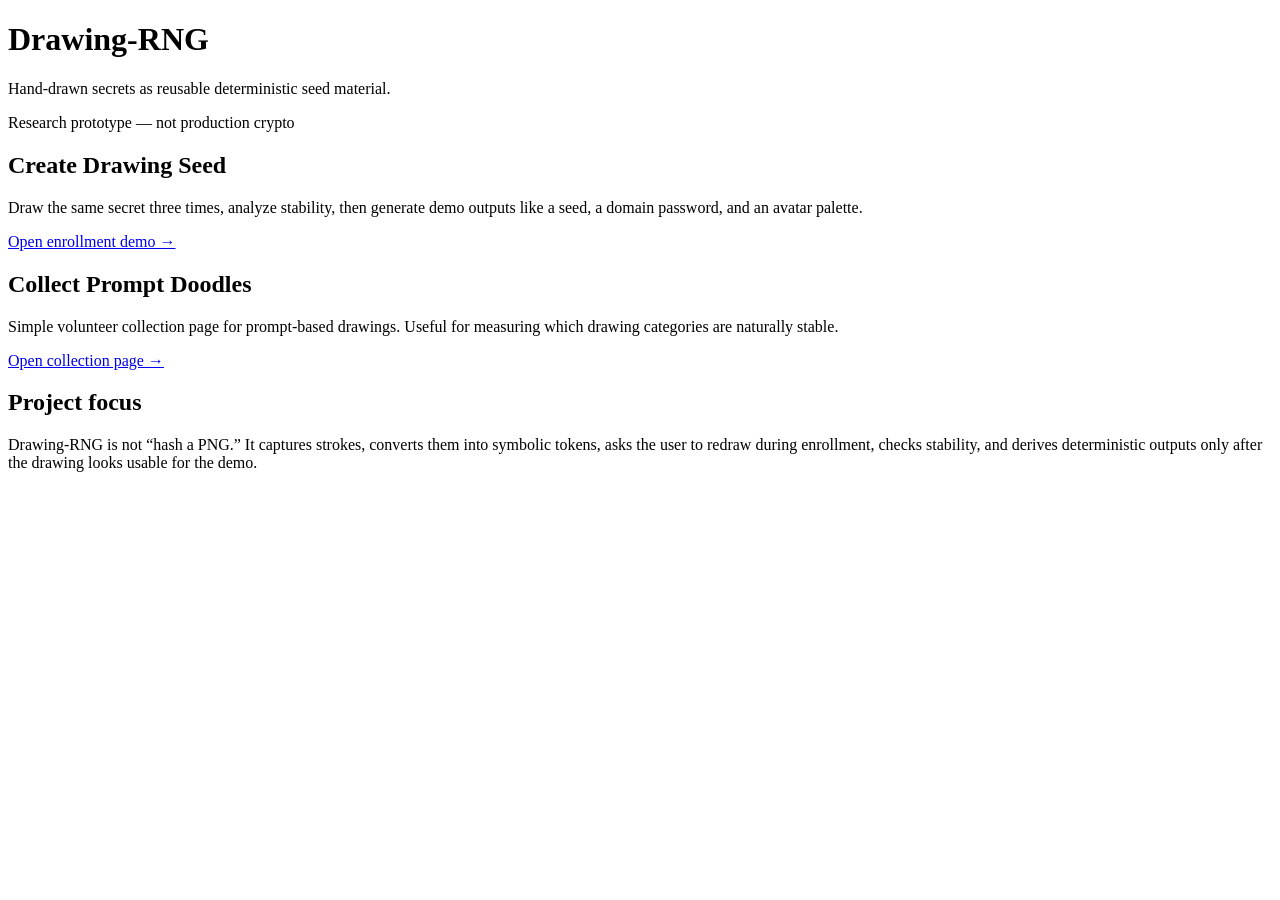
==== static/index.html @ 489a059f "Add files via upload" ====
<!doctype html><html><head><meta charset="utf-8"><meta name="viewport" content="width=device-width,initial-scale=1"><title>Drawing-RNG</title><link rel="stylesheet" href="/style.css"></head><body><main class="container"><header class="top"><div class="brand"><h1>Drawing-RNG</h1><p>Hand-drawn secrets as reusable deterministic seed material.</p></div><div class="badge">Research prototype — not production crypto</div></header><section class="cards"><div class="card"><h2>Create Drawing Seed</h2><p class="muted">Draw the same secret three times, analyze stability, then generate demo outputs like a seed, a domain password, and an avatar palette.</p><a class="btn primary" href="/enroll">Open enrollment demo →</a></div><div class="card"><h2>Collect Prompt Doodles</h2><p class="muted">Simple volunteer collection page for prompt-based drawings. Useful for measuring which drawing categories are naturally stable.</p><a class="btn" href="/collect">Open collection page →</a></div></section><section class="panel" style="margin-top:18px"><h2>Project focus</h2><p>Drawing-RNG is not “hash a PNG.” It captures strokes, converts them into symbolic tokens, asks the user to redraw during enrollment, checks stability, and derives deterministic outputs only after the drawing looks usable for the demo.</p></section></main></body></html>
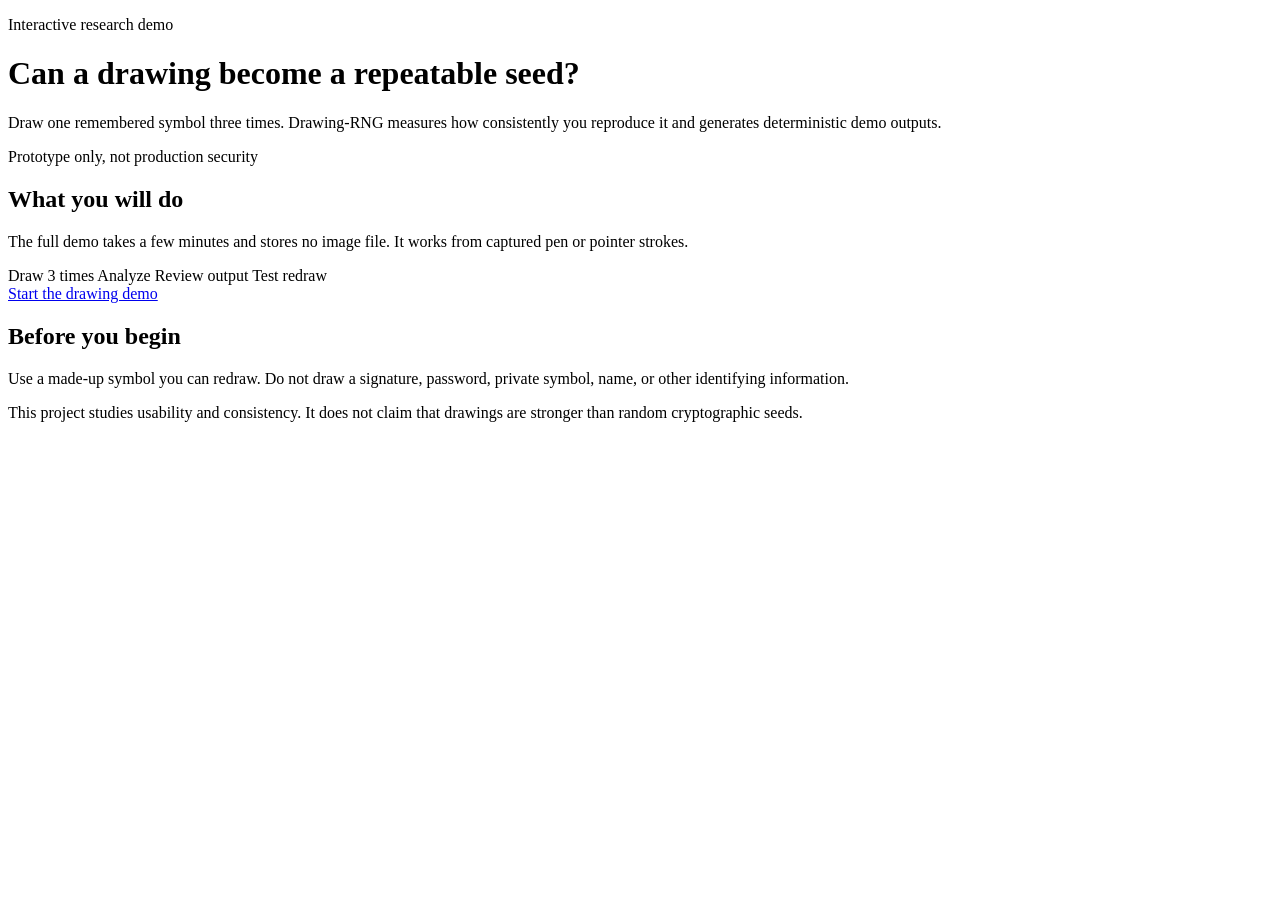
==== commit d1c7a8bf: "Add files via upload" ====
--- a/static/index.html
+++ b/static/index.html
@@ -1 +1,42 @@
-<!doctype html><html><head><meta charset="utf-8"><meta name="viewport" content="width=device-width,initial-scale=1"><title>Drawing-RNG</title><link rel="stylesheet" href="/style.css"></head><body><main class="container"><header class="top"><div class="brand"><h1>Drawing-RNG</h1><p>Hand-drawn secrets as reusable deterministic seed material.</p></div><div class="badge">Research prototype — not production crypto</div></header><section class="cards"><div class="card"><h2>Create Drawing Seed</h2><p class="muted">Draw the same secret three times, analyze stability, then generate demo outputs like a seed, a domain password, and an avatar palette.</p><a class="btn primary" href="/enroll">Open enrollment demo →</a></div><div class="card"><h2>Collect Prompt Doodles</h2><p class="muted">Simple volunteer collection page for prompt-based drawings. Useful for measuring which drawing categories are naturally stable.</p><a class="btn" href="/collect">Open collection page →</a></div></section><section class="panel" style="margin-top:18px"><h2>Project focus</h2><p>Drawing-RNG is not “hash a PNG.” It captures strokes, converts them into symbolic tokens, asks the user to redraw during enrollment, checks stability, and derives deterministic outputs only after the drawing looks usable for the demo.</p></section></main></body></html>
+<!doctype html>
+<html lang="en">
+<head>
+  <meta charset="utf-8">
+  <meta name="viewport" content="width=device-width,initial-scale=1">
+  <title>Drawing-RNG</title>
+  <link rel="stylesheet" href="/style.css">
+</head>
+<body>
+<main class="container">
+  <header class="top">
+    <div class="brand">
+      <p class="eyebrow">Interactive research demo</p>
+      <h1>Can a drawing become a repeatable seed?</h1>
+      <p>Draw one remembered symbol three times. Drawing-RNG measures how consistently you reproduce it and generates deterministic demo outputs.</p>
+    </div>
+    <span class="badge">Prototype only, not production security</span>
+  </header>
+  <section class="grid">
+    <article class="panel">
+      <div class="section-heading">
+        <h2>What you will do</h2>
+        <p class="muted">The full demo takes a few minutes and stores no image file. It works from captured pen or pointer strokes.</p>
+      </div>
+      <div class="steps" aria-label="Demo steps">
+        <span class="step active">Draw 3 times</span>
+        <span class="step active">Analyze</span>
+        <span class="step active">Review output</span>
+        <span class="step active">Test redraw</span>
+      </div>
+      <a class="btn primary primary-action" href="/enroll">Start the drawing demo</a>
+    </article>
+    <aside class="panel">
+      <h2>Before you begin</h2>
+      <p class="muted small">Use a made-up symbol you can redraw. Do not draw a signature, password, private symbol, name, or other identifying information.</p>
+      <p class="muted small">This project studies usability and consistency. It does not claim that drawings are stronger than random cryptographic seeds.</p>
+    </aside>
+  </section>
+</main>
+</body>
+</html>
+
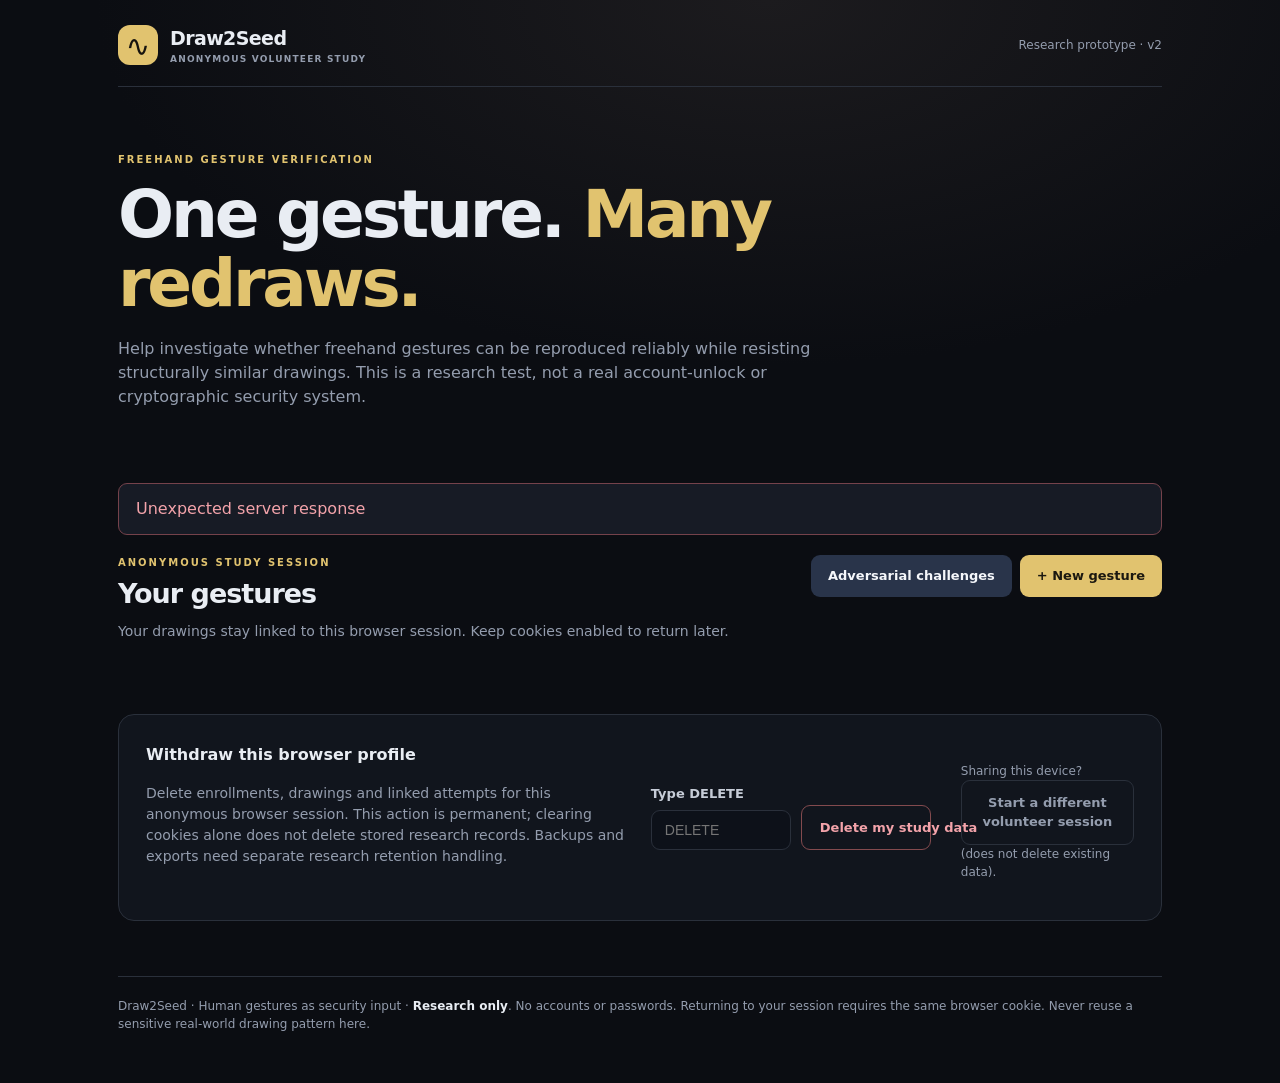
==== commit e28bc79e: "Add files via upload" ====
--- a/static/index.html
+++ b/static/index.html
@@ -1,42 +1,37 @@
 <!doctype html>
-<html lang="en">
-<head>
-  <meta charset="utf-8">
-  <meta name="viewport" content="width=device-width,initial-scale=1">
-  <title>Drawing-RNG</title>
-  <link rel="stylesheet" href="/style.css">
-</head>
-<body>
-<main class="container">
-  <header class="top">
-    <div class="brand">
-      <p class="eyebrow">Interactive research demo</p>
-      <h1>Can a drawing become a repeatable seed?</h1>
-      <p>Draw one remembered symbol three times. Drawing-RNG measures how consistently you reproduce it and generates deterministic demo outputs.</p>
-    </div>
-    <span class="badge">Prototype only, not production security</span>
-  </header>
-  <section class="grid">
-    <article class="panel">
-      <div class="section-heading">
-        <h2>What you will do</h2>
-        <p class="muted">The full demo takes a few minutes and stores no image file. It works from captured pen or pointer strokes.</p>
-      </div>
-      <div class="steps" aria-label="Demo steps">
-        <span class="step active">Draw 3 times</span>
-        <span class="step active">Analyze</span>
-        <span class="step active">Review output</span>
-        <span class="step active">Test redraw</span>
-      </div>
-      <a class="btn primary primary-action" href="/enroll">Start the drawing demo</a>
-    </article>
-    <aside class="panel">
-      <h2>Before you begin</h2>
-      <p class="muted small">Use a made-up symbol you can redraw. Do not draw a signature, password, private symbol, name, or other identifying information.</p>
-      <p class="muted small">This project studies usability and consistency. It does not claim that drawings are stronger than random cryptographic seeds.</p>
-    </aside>
-  </section>
-</main>
-</body>
-</html>
+<html lang="en"><head><meta charset="utf-8"><meta name="viewport" content="width=device-width,initial-scale=1"><meta name="color-scheme" content="dark"><title>Draw2Seed / Gesture Research</title><link rel="stylesheet" href="/static/style.css" defer></head>
+<body><main class="shell">
+<header class="top"><div class="logo"><span class="glyph">∿</span><div><b>Draw2Seed</b><small>ANONYMOUS VOLUNTEER STUDY</small></div></div><div class="topright"><span class="status">Research prototype · v2</span></div></header>
+<section class="hero" id="hero"><div class="eyebrow">FREEHAND GESTURE VERIFICATION</div><h1>One gesture. <em>Many redraws.</em></h1><p>Help investigate whether freehand gestures can be reproduced reliably while resisting structurally similar drawings. This is a research test, not a real account-unlock or cryptographic security system.</p></section>
+<div id="notice" role="status" aria-live="polite" class="notice hidden"></div>
+<section id="workspace">
+ <div class="workspacebar"><div><div class="eyebrow">ANONYMOUS STUDY SESSION</div><h2 id="greeting">Your gestures</h2><p class="sub">Your drawings stay linked to this browser session. Keep cookies enabled to return later.</p></div><div class="actions"><button id="challengeStudy" class="secondary compact">Adversarial challenges</button><button id="newEnrollment" class="primary compact">+ New gesture</button></div></div>
 
+ <section class="panel hidden" id="enrollPanel"><div class="panelhead"><div><div class="kicker">NEW ENROLLMENT</div><h2>Draw it three times</h2><p class="sub">Use the same number of strokes and shape in each attempt. Draw naturally.</p></div><button id="cancelEnroll" class="linkbtn">Close</button></div><label class="check"><input type="checkbox" id="studyConsent"><span>I agree to the collection of my gesture drawings, attempt results, and an anonymous browser identifier for this study. I understand that this is not an authentication credential; I may withdraw my live data from this browser, and published or backed-up copies require separate retention handling.</span></label><label class="labelshort">Gesture label<input id="gestureLabel" maxlength="70" placeholder="e.g. my spiral"></label><div class="progress" id="enrollProgress">Attempt 1 of 3</div><div class="drawing"><canvas id="enrollCanvas" width="900" height="520" aria-label="Enrollment drawing surface"></canvas></div><div class="drawingbar"><span id="enrollStrokes">0 strokes</span><div class="actions"><button id="enrollUndo" class="textbutton">Undo</button><button id="enrollClear" class="textbutton">Clear</button><button id="enrollSave" class="primary compact">Save drawing</button></div></div><p class="helper">A drawing is saved only when you press “Save drawing.”</p></section>
+ <div id="enrollmentCards" class="cards"></div>
+ <section class="panel hidden" id="forbiddenPanel">
+  <div class="panelhead"><div><div class="kicker">NEGATIVE REFERENCES + ROBUSTNESS</div><h2 id="negativeTitle">Manage gesture</h2><p class="sub">Optionally teach the verifier incorrect versions of your gesture. These are research labels, not independently verified negatives.</p></div><button id="closeForbidden" class="linkbtn">Close</button></div>
+  <label class="check"><input id="shareChallenge" type="checkbox"><span>Allow other volunteers to see this reference gesture as an anonymous research challenge target. Blind challenges never show its shape. You can switch this off later, but you cannot retract images already viewed.</span></label>
+  <p class="helper" id="negativeCounts"></p><p class="helper">Your canonical reference (visible only to your account):</p><div class="drawing reference-small"><canvas id="canonicalCanvas" width="900" height="520" aria-label="My reference gesture preview"></canvas></div>
+  <div class="two-column"><div><label class="labelshort">Name this incorrect variation<input id="negativeLabel" maxlength="70" placeholder="e.g. arches touching"></label><div class="drawing"><canvas id="negativeCanvas" width="900" height="520" aria-label="Forbidden drawing surface"></canvas></div><div class="drawingbar"><span id="negativeStrokes">0 strokes</span><div class="actions"><button id="negativeUndo" class="textbutton">Undo</button><button id="negativeClear" class="textbutton">Clear</button><button id="saveNegative" class="primary compact">Add forbidden variant</button></div></div></div>
+  <div><h3>Stored forbidden variants</h3><div id="negativeList" class="stack"></div><button id="runBoundary" class="secondary compact">Run structural boundary discovery</button><div id="boundaryReport" class="results hidden"></div></div></div>
+ </section>
+ <section class="panel hidden" id="challengePanel">
+  <div class="panelhead"><div><div class="kicker">VOLUNTEER ADVERSARIAL STUDY</div><h2>Challenge another gesture</h2><p class="sub">We randomly assign an anonymous, opt-in gesture from another browser session. You get one submission per challenge. We withhold match scores and decisions to avoid turning the experiment into an optimization oracle.</p></div><button id="closeChallenge" class="linkbtn">Close</button></div>
+  <label class="labelshort">Challenge mode<select id="challengeMode"><option value="blind_impostor">Blind guess — no reference shown</option><option value="informed_forgery">Informed forgery — copy the example</option><option value="near_miss">Near miss — change one structural feature</option></select></label>
+  <p class="helper" id="challengeStats"></p>
+  <button id="assignChallenge" class="secondary compact">Assign a random challenge</button>
+  <div id="challengeActive" class="hidden">
+   <p class="progress" id="challengeInstructions"></p>
+   <div id="targetPreview" class="hidden"><p class="helper">Target gesture (read-only). The enrolled user's identity is not shown.</p><div class="drawing"><canvas id="targetCanvas" width="900" height="520" aria-label="Challenge target preview"></canvas></div></div>
+   <p class="helper">Draw your attempt below. Near-miss attempts are participant-designated; the server separately records measured topology changes.</p>
+   <div class="drawing"><canvas id="challengeCanvas" width="900" height="520" aria-label="Adversarial challenge drawing surface"></canvas></div>
+   <div class="drawingbar"><span id="challengeStrokes">0 strokes</span><div class="actions"><button id="challengeUndo" class="textbutton">Undo</button><button id="challengeClear" class="textbutton">Clear</button><button id="challengeSubmit" class="primary compact">Submit challenge</button></div></div>
+  </div>
+  <div id="challengeResponse" class="results hidden" aria-live="polite"></div>
+ </section>
+ <section class="panel hidden" id="verifyPanel"><div class="panelhead"><div><div class="kicker">VERIFICATION SESSION</div><h2 id="verifyTitle">Redraw your gesture</h2><p class="sub">Keep the structure consistent. Your attempt is recorded for research, whether accepted or rejected.</p></div><button id="cancelVerify" class="linkbtn">Close</button></div><label class="labelshort">Attempt category<select id="attemptType"><option value="owner_test">Normal owner redraw</option><option value="near_miss">Intentional near miss</option><option value="true_wrong_shape">Completely different drawing</option><option value="bad_sample">Invalid / bad sample</option></select></label><div class="drawing"><canvas id="verifyCanvas" width="900" height="520" aria-label="Verification drawing surface"></canvas></div><div class="drawingbar"><span id="verifyStrokes">0 strokes</span><div class="actions"><button id="verifyUndo" class="textbutton">Undo</button><button id="verifyClear" class="textbutton">Clear</button><button id="submitAttempt" class="primary compact">Submit attempt</button></div></div><div id="verifyResponse" class="results hidden" aria-live="polite"></div><h3>Recent attempts</h3><div class="tablewrap"><table><thead><tr><th>Date</th><th>Category</th><th>Decision</th><th>Token</th><th>Geometry</th></tr></thead><tbody id="attemptHistory"></tbody></table></div></section>
+ <section class="panel account-panel" id="withdrawPanel"><div><h3>Withdraw this browser profile</h3><p class="sub">Delete enrollments, drawings and linked attempts for this anonymous browser session. This action is permanent; clearing cookies alone does not delete stored research records. Backups and exports need separate research retention handling.</p></div><form id="deleteForm" class="delete-controls"><label>Type DELETE<input id="deleteConfirm" type="text" autocomplete="off" placeholder="DELETE" required></label><button id="deleteStudy" type="submit" class="textbutton danger">Delete my study data</button></form><p class="helper" style="margin-top:20px">Sharing this device? <button id="freshParticipant" type="button" class="textbutton">Start a different volunteer session</button> (does not delete existing data).</p></section>
+</section>
+<footer>Draw2Seed · Human gestures as security input · <strong>Research only</strong>. No accounts or passwords. Returning to your session requires the same browser cookie. Never reuse a sensitive real-world drawing pattern here.</footer>
+</main><script src="/static/app.js" defer></script></body></html>
--- a/static/style.css
+++ b/static/style.css
@@ -0,0 +1,7 @@
+:root{color-scheme:dark;--bg:#0b0d12;--panel:#11151d;--panel2:#171b25;--edge:#2a303b;--fg:#e9edf3;--muted:#949dae;--accent:#e1c36f;--good:#8cd4aa;--bad:#f3a3aa}*{box-sizing:border-box}html{font-family:Inter,ui-sans-serif,system-ui,-apple-system,Segoe UI,sans-serif}body{margin:0;background:radial-gradient(ellipse 70% 45% at 60% 0,#1c1b1e 0,transparent 75%),var(--bg);color:var(--fg);line-height:1.5}.shell{max-width:1100px;margin:auto;padding:24px 28px 50px}.top{display:flex;align-items:center;justify-content:space-between;gap:16px;border-bottom:1px solid var(--edge);padding-bottom:20px}.logo{display:flex;gap:12px;align-items:center}.glyph{width:40px;height:40px;background:var(--accent);color:#16130e;display:grid;place-items:center;border-radius:12px;font-size:29px}.logo b{display:block;font-size:19px;letter-spacing:-.6px}.logo small,.eyebrow,.kicker{display:block;font-size:10px;letter-spacing:2px;font-weight:750;color:var(--accent)}.logo small{color:var(--muted);letter-spacing:1.2px;font-size:9px}.topright{display:flex;align-items:center;gap:12px}.status{color:var(--muted);font-size:12px}.hero{padding:65px 0 42px;max-width:750px}h1{font-size:clamp(36px,6.1vw,66px);font-weight:720;letter-spacing:-3.2px;line-height:1.04;margin:14px 0 19px}h1 em{font-style:normal;color:var(--accent)}.hero p{font-size:16px;color:var(--muted);max-width:710px}h2{font-size:27px;letter-spacing:-1px;line-height:1.2;margin:8px 0 10px}h3{font-size:16px;margin-top:30px}.sub{color:var(--muted);font-size:14px;margin:0 0 24px}.authgrid{display:grid;grid-template-columns:1fr 1fr;gap:18px}.panel{background:var(--panel);border:1px solid var(--edge);border-radius:16px;padding:27px}.panelhead,.workspacebar{display:flex;align-items:flex-start;justify-content:space-between;gap:20px}.workspacebar{margin:12px 0 24px}form{display:grid;gap:16px}label{display:grid;gap:7px;color:#c6ccd7;font-size:13px;font-weight:600}input:not([type=checkbox]),select{height:44px;border:1px solid var(--edge);border-radius:9px;background:#0d1119;color:var(--fg);font-size:14px;padding:0 13px;width:100%;outline:none}input:focus,select:focus{border-color:var(--accent)}.check{display:flex;align-items:flex-start;gap:10px;font-weight:400;line-height:1.5;color:var(--muted)}.check input{width:18px;height:18px;accent-color:var(--accent);flex:none;margin-top:2px}button{font:inherit;cursor:pointer;border-radius:9px;border:1px solid transparent;font-size:13px;font-weight:700;padding:12px 18px}button:disabled{cursor:not-allowed;opacity:.52}button.primary{background:var(--accent);color:#1b1810}button.secondary{background:#29344a;color:#f5f7fb}button.compact{padding:10px 16px}button.textbutton{background:transparent;color:var(--muted);border-color:var(--edge)}button.linkbtn{background:transparent;border:0;padding:6px;color:var(--accent)}.hidden{display:none!important}.notice{padding:13px 17px;margin:16px 0 20px;border:1px solid var(--edge);background:var(--panel2);color:var(--fg);border-radius:9px}.notice.err{color:var(--bad);border-color:#75424b}.cards{display:grid;grid-template-columns:repeat(auto-fill,minmax(255px,1fr));gap:16px;margin-bottom:24px}.card{border:1px solid var(--edge);border-radius:13px;background:var(--panel);padding:19px}.card h3{margin:7px 0 11px;font-size:18px}.card .stats{color:var(--muted);font-size:12px;line-height:1.8;margin:14px 0}.card button{width:100%}.empty{border:1px dashed var(--edge);border-radius:12px;padding:32px;color:var(--muted)}.progress{color:var(--accent);font-size:13px;font-weight:650;margin:16px 0 9px}.labelshort{margin-top:12px;max-width:400px}.drawing{position:relative;width:100%;background:#f6f6f3;border-radius:12px;overflow:hidden;border:1px solid #4a4f5b;touch-action:none}.drawing canvas{width:100%;height:auto;display:block;touch-action:none;cursor:crosshair}.drawingbar{display:flex;align-items:center;justify-content:space-between;margin:12px 0;gap:15px}.drawingbar span,.helper{color:var(--muted);font-size:12px}.actions{display:flex;gap:8px;flex-wrap:wrap}.results{border:1px solid var(--edge);border-radius:10px;margin-top:22px;background:#171c25;padding:15px;color:var(--fg);font-size:14px;white-space:pre-line}.results.ok{border-color:#47735c}.results.fail{border-color:#85484b}.tablewrap{overflow:auto}table{border-collapse:collapse;width:100%;font-size:12px}th{text-align:left;color:var(--muted);font-weight:600}th,td{padding:10px;border-bottom:1px solid var(--edge)}footer{margin-top:55px;padding-top:20px;border-top:1px solid var(--edge);color:var(--muted);font-size:12px}footer strong{color:var(--fg)}@media(max-width:680px){.shell{padding:16px}.authgrid{grid-template-columns:1fr}.hero{padding:42px 0 25px}h1{letter-spacing:-2px}.panel{padding:17px}.topright .status{display:none}.drawingbar,.panelhead,.workspacebar{align-items:stretch;flex-direction:column}.actions{justify-content:flex-start}.drawingbar button{padding:9px}}
+
+.two-column{display:grid;grid-template-columns:1.1fr 1fr;gap:24px;margin-top:24px}.stack{display:grid;gap:8px;margin:14px 0 22px}.negative-item{display:flex;justify-content:space-between;gap:12px;align-items:center;padding:10px 12px;background:var(--panel2);border:1px solid var(--edge);border-radius:9px;font-size:13px}.account-panel{display:flex;align-items:center;justify-content:space-between;gap:20px;margin-top:24px}.account-panel h3{margin-top:0}.danger{color:var(--bad)!important;border-color:#834a4e!important}#challengePanel{margin-top:22px}#targetPreview{margin:22px 0}#targetCanvas{pointer-events:none}#forbiddenPanel{margin-top:18px}@media(max-width:760px){.two-column{grid-template-columns:1fr}.account-panel{flex-direction:column;align-items:flex-start}}
+
+.delete-controls{display:grid;grid-template-columns:minmax(140px,1fr) 130px auto;align-items:end;gap:10px}.delete-controls input{height:40px!important}.delete-controls button{white-space:nowrap}@media(max-width:980px){.account-panel{flex-direction:column;align-items:stretch}.delete-controls{grid-template-columns:1fr}.delete-controls button{justify-self:start}}
+
+.reference-small{max-width:460px;margin-bottom:16px}
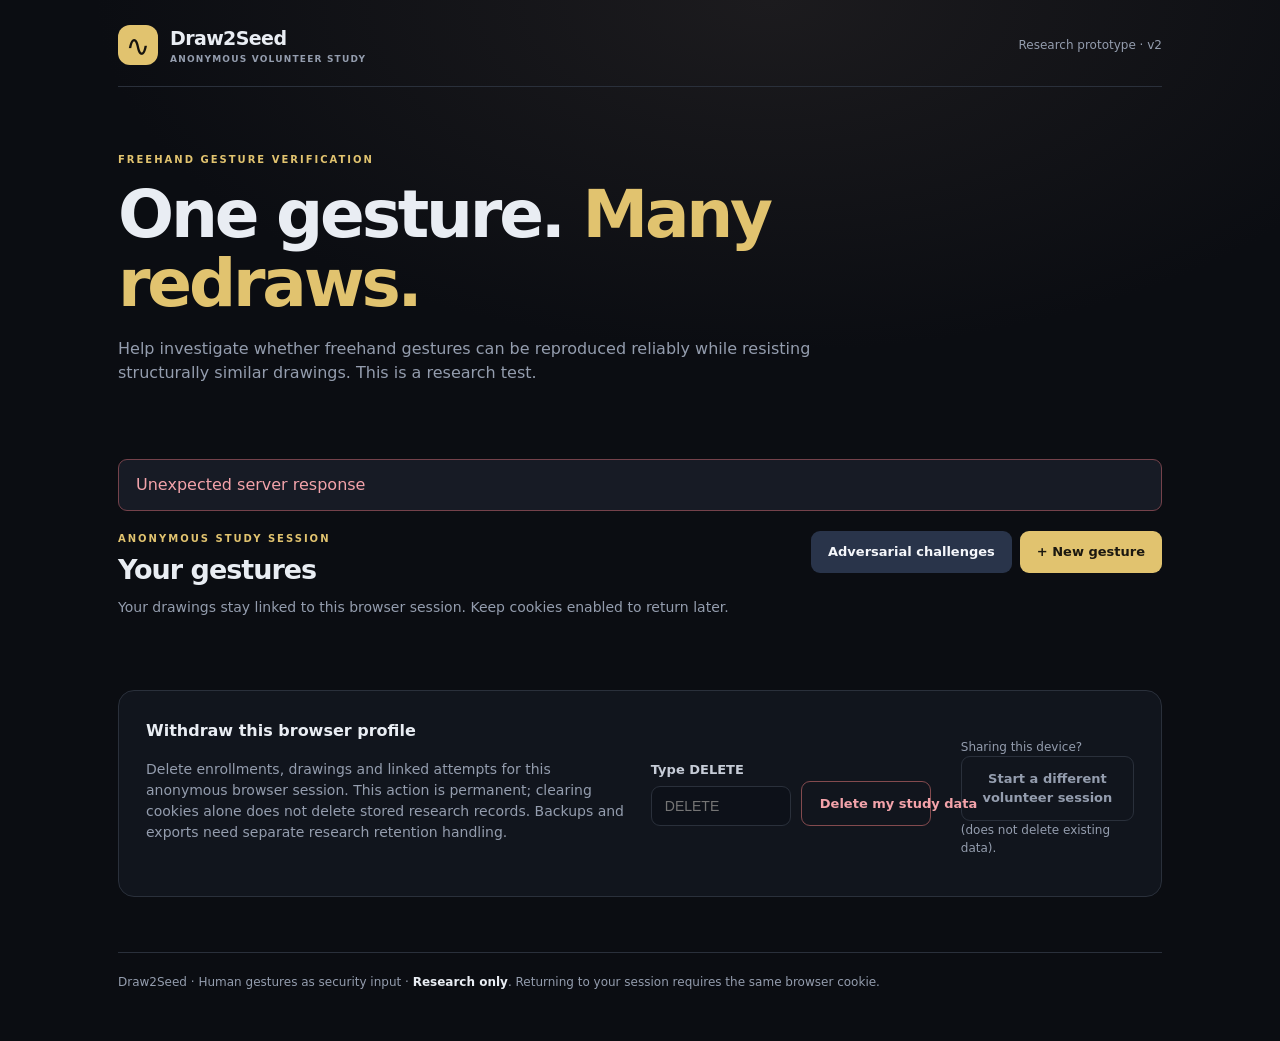
==== commit f0d9fd98: "Update index.html" ====
--- a/static/index.html
+++ b/static/index.html
@@ -2,7 +2,7 @@
 <html lang="en"><head><meta charset="utf-8"><meta name="viewport" content="width=device-width,initial-scale=1"><meta name="color-scheme" content="dark"><title>Draw2Seed / Gesture Research</title><link rel="stylesheet" href="/static/style.css" defer></head>
 <body><main class="shell">
 <header class="top"><div class="logo"><span class="glyph">∿</span><div><b>Draw2Seed</b><small>ANONYMOUS VOLUNTEER STUDY</small></div></div><div class="topright"><span class="status">Research prototype · v2</span></div></header>
-<section class="hero" id="hero"><div class="eyebrow">FREEHAND GESTURE VERIFICATION</div><h1>One gesture. <em>Many redraws.</em></h1><p>Help investigate whether freehand gestures can be reproduced reliably while resisting structurally similar drawings. This is a research test, not a real account-unlock or cryptographic security system.</p></section>
+<section class="hero" id="hero"><div class="eyebrow">FREEHAND GESTURE VERIFICATION</div><h1>One gesture. <em>Many redraws.</em></h1><p>Help investigate whether freehand gestures can be reproduced reliably while resisting structurally similar drawings. This is a research test.</p></section>
 <div id="notice" role="status" aria-live="polite" class="notice hidden"></div>
 <section id="workspace">
  <div class="workspacebar"><div><div class="eyebrow">ANONYMOUS STUDY SESSION</div><h2 id="greeting">Your gestures</h2><p class="sub">Your drawings stay linked to this browser session. Keep cookies enabled to return later.</p></div><div class="actions"><button id="challengeStudy" class="secondary compact">Adversarial challenges</button><button id="newEnrollment" class="primary compact">+ New gesture</button></div></div>
@@ -33,5 +33,5 @@
  <section class="panel hidden" id="verifyPanel"><div class="panelhead"><div><div class="kicker">VERIFICATION SESSION</div><h2 id="verifyTitle">Redraw your gesture</h2><p class="sub">Keep the structure consistent. Your attempt is recorded for research, whether accepted or rejected.</p></div><button id="cancelVerify" class="linkbtn">Close</button></div><label class="labelshort">Attempt category<select id="attemptType"><option value="owner_test">Normal owner redraw</option><option value="near_miss">Intentional near miss</option><option value="true_wrong_shape">Completely different drawing</option><option value="bad_sample">Invalid / bad sample</option></select></label><div class="drawing"><canvas id="verifyCanvas" width="900" height="520" aria-label="Verification drawing surface"></canvas></div><div class="drawingbar"><span id="verifyStrokes">0 strokes</span><div class="actions"><button id="verifyUndo" class="textbutton">Undo</button><button id="verifyClear" class="textbutton">Clear</button><button id="submitAttempt" class="primary compact">Submit attempt</button></div></div><div id="verifyResponse" class="results hidden" aria-live="polite"></div><h3>Recent attempts</h3><div class="tablewrap"><table><thead><tr><th>Date</th><th>Category</th><th>Decision</th><th>Token</th><th>Geometry</th></tr></thead><tbody id="attemptHistory"></tbody></table></div></section>
  <section class="panel account-panel" id="withdrawPanel"><div><h3>Withdraw this browser profile</h3><p class="sub">Delete enrollments, drawings and linked attempts for this anonymous browser session. This action is permanent; clearing cookies alone does not delete stored research records. Backups and exports need separate research retention handling.</p></div><form id="deleteForm" class="delete-controls"><label>Type DELETE<input id="deleteConfirm" type="text" autocomplete="off" placeholder="DELETE" required></label><button id="deleteStudy" type="submit" class="textbutton danger">Delete my study data</button></form><p class="helper" style="margin-top:20px">Sharing this device? <button id="freshParticipant" type="button" class="textbutton">Start a different volunteer session</button> (does not delete existing data).</p></section>
 </section>
-<footer>Draw2Seed · Human gestures as security input · <strong>Research only</strong>. No accounts or passwords. Returning to your session requires the same browser cookie. Never reuse a sensitive real-world drawing pattern here.</footer>
+<footer>Draw2Seed · Human gestures as security input · <strong>Research only</strong>. Returning to your session requires the same browser cookie.</footer>
 </main><script src="/static/app.js" defer></script></body></html>
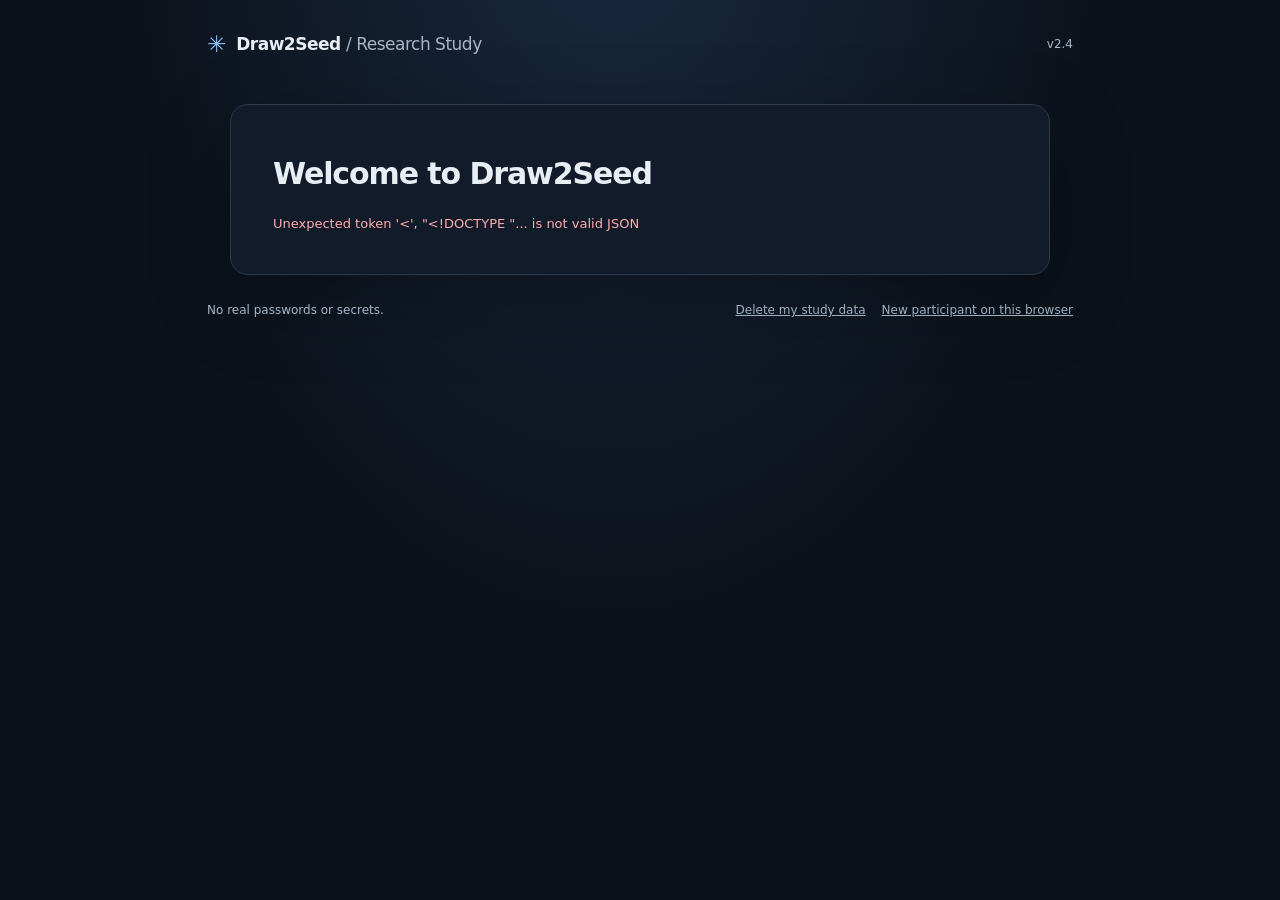
==== commit 0ef6970e: "Add files via upload" ====
--- a/static/index.html
+++ b/static/index.html
@@ -1,37 +1,24 @@
 <!doctype html>
-<html lang="en"><head><meta charset="utf-8"><meta name="viewport" content="width=device-width,initial-scale=1"><meta name="color-scheme" content="dark"><title>Draw2Seed / Gesture Research</title><link rel="stylesheet" href="/static/style.css" defer></head>
-<body><main class="shell">
-<header class="top"><div class="logo"><span class="glyph">∿</span><div><b>Draw2Seed</b><small>ANONYMOUS VOLUNTEER STUDY</small></div></div><div class="topright"><span class="status">Research prototype · v2</span></div></header>
-<section class="hero" id="hero"><div class="eyebrow">FREEHAND GESTURE VERIFICATION</div><h1>One gesture. <em>Many redraws.</em></h1><p>Help investigate whether freehand gestures can be reproduced reliably while resisting structurally similar drawings. This is a research test.</p></section>
-<div id="notice" role="status" aria-live="polite" class="notice hidden"></div>
-<section id="workspace">
- <div class="workspacebar"><div><div class="eyebrow">ANONYMOUS STUDY SESSION</div><h2 id="greeting">Your gestures</h2><p class="sub">Your drawings stay linked to this browser session. Keep cookies enabled to return later.</p></div><div class="actions"><button id="challengeStudy" class="secondary compact">Adversarial challenges</button><button id="newEnrollment" class="primary compact">+ New gesture</button></div></div>
-
- <section class="panel hidden" id="enrollPanel"><div class="panelhead"><div><div class="kicker">NEW ENROLLMENT</div><h2>Draw it three times</h2><p class="sub">Use the same number of strokes and shape in each attempt. Draw naturally.</p></div><button id="cancelEnroll" class="linkbtn">Close</button></div><label class="check"><input type="checkbox" id="studyConsent"><span>I agree to the collection of my gesture drawings, attempt results, and an anonymous browser identifier for this study. I understand that this is not an authentication credential; I may withdraw my live data from this browser, and published or backed-up copies require separate retention handling.</span></label><label class="labelshort">Gesture label<input id="gestureLabel" maxlength="70" placeholder="e.g. my spiral"></label><div class="progress" id="enrollProgress">Attempt 1 of 3</div><div class="drawing"><canvas id="enrollCanvas" width="900" height="520" aria-label="Enrollment drawing surface"></canvas></div><div class="drawingbar"><span id="enrollStrokes">0 strokes</span><div class="actions"><button id="enrollUndo" class="textbutton">Undo</button><button id="enrollClear" class="textbutton">Clear</button><button id="enrollSave" class="primary compact">Save drawing</button></div></div><p class="helper">A drawing is saved only when you press “Save drawing.”</p></section>
- <div id="enrollmentCards" class="cards"></div>
- <section class="panel hidden" id="forbiddenPanel">
-  <div class="panelhead"><div><div class="kicker">NEGATIVE REFERENCES + ROBUSTNESS</div><h2 id="negativeTitle">Manage gesture</h2><p class="sub">Optionally teach the verifier incorrect versions of your gesture. These are research labels, not independently verified negatives.</p></div><button id="closeForbidden" class="linkbtn">Close</button></div>
-  <label class="check"><input id="shareChallenge" type="checkbox"><span>Allow other volunteers to see this reference gesture as an anonymous research challenge target. Blind challenges never show its shape. You can switch this off later, but you cannot retract images already viewed.</span></label>
-  <p class="helper" id="negativeCounts"></p><p class="helper">Your canonical reference (visible only to your account):</p><div class="drawing reference-small"><canvas id="canonicalCanvas" width="900" height="520" aria-label="My reference gesture preview"></canvas></div>
-  <div class="two-column"><div><label class="labelshort">Name this incorrect variation<input id="negativeLabel" maxlength="70" placeholder="e.g. arches touching"></label><div class="drawing"><canvas id="negativeCanvas" width="900" height="520" aria-label="Forbidden drawing surface"></canvas></div><div class="drawingbar"><span id="negativeStrokes">0 strokes</span><div class="actions"><button id="negativeUndo" class="textbutton">Undo</button><button id="negativeClear" class="textbutton">Clear</button><button id="saveNegative" class="primary compact">Add forbidden variant</button></div></div></div>
-  <div><h3>Stored forbidden variants</h3><div id="negativeList" class="stack"></div><button id="runBoundary" class="secondary compact">Run structural boundary discovery</button><div id="boundaryReport" class="results hidden"></div></div></div>
- </section>
- <section class="panel hidden" id="challengePanel">
-  <div class="panelhead"><div><div class="kicker">VOLUNTEER ADVERSARIAL STUDY</div><h2>Challenge another gesture</h2><p class="sub">We randomly assign an anonymous, opt-in gesture from another browser session. You get one submission per challenge. We withhold match scores and decisions to avoid turning the experiment into an optimization oracle.</p></div><button id="closeChallenge" class="linkbtn">Close</button></div>
-  <label class="labelshort">Challenge mode<select id="challengeMode"><option value="blind_impostor">Blind guess — no reference shown</option><option value="informed_forgery">Informed forgery — copy the example</option><option value="near_miss">Near miss — change one structural feature</option></select></label>
-  <p class="helper" id="challengeStats"></p>
-  <button id="assignChallenge" class="secondary compact">Assign a random challenge</button>
-  <div id="challengeActive" class="hidden">
-   <p class="progress" id="challengeInstructions"></p>
-   <div id="targetPreview" class="hidden"><p class="helper">Target gesture (read-only). The enrolled user's identity is not shown.</p><div class="drawing"><canvas id="targetCanvas" width="900" height="520" aria-label="Challenge target preview"></canvas></div></div>
-   <p class="helper">Draw your attempt below. Near-miss attempts are participant-designated; the server separately records measured topology changes.</p>
-   <div class="drawing"><canvas id="challengeCanvas" width="900" height="520" aria-label="Adversarial challenge drawing surface"></canvas></div>
-   <div class="drawingbar"><span id="challengeStrokes">0 strokes</span><div class="actions"><button id="challengeUndo" class="textbutton">Undo</button><button id="challengeClear" class="textbutton">Clear</button><button id="challengeSubmit" class="primary compact">Submit challenge</button></div></div>
+<html lang="en"><head><meta charset="utf-8"><meta name="viewport" content="width=device-width,initial-scale=1">
+<title>Draw2Seed — Gesture Study</title><link rel="stylesheet" href="/static/style.css"></head>
+<body><main class="shell"><header><div class="brand"><span class="mark">✳</span> Draw2Seed <span class="muted">/ Research Study</span></div><span class="version">v2.4</span></header>
+<section class="card" id="main">
+  <div id="progress" class="progress hide"><div id="progressFill"></div></div>
+  <div class="eyebrow" id="step"></div><h1 id="title">Welcome to Draw2Seed</h1><p class="detail" id="instruction"></p>
+  <div id="welcome" class="hide">
+    <p class="small">You'll choose a gesture, repeat it, and complete short drawing tasks. Your drawings and timing data are saved for security research, not used as a real password.</p>
+    <label class="check"><input type="checkbox" id="consent"> I agree to participate and allow these drawings to be stored for research.</label>
+    <label class="check"><input type="checkbox" id="share"> Other volunteers may see my reference gesture in optional imitation tasks.</label>
+    <button class="primary" id="start">Begin study</button>
+    <div class="resume"><label for="resumeCode">Returning participant?</label><div class="inline"><input id="resumeCode" placeholder="Return code"><button id="resume">Resume</button></div></div>
   </div>
-  <div id="challengeResponse" class="results hidden" aria-live="polite"></div>
- </section>
- <section class="panel hidden" id="verifyPanel"><div class="panelhead"><div><div class="kicker">VERIFICATION SESSION</div><h2 id="verifyTitle">Redraw your gesture</h2><p class="sub">Keep the structure consistent. Your attempt is recorded for research, whether accepted or rejected.</p></div><button id="cancelVerify" class="linkbtn">Close</button></div><label class="labelshort">Attempt category<select id="attemptType"><option value="owner_test">Normal owner redraw</option><option value="near_miss">Intentional near miss</option><option value="true_wrong_shape">Completely different drawing</option><option value="bad_sample">Invalid / bad sample</option></select></label><div class="drawing"><canvas id="verifyCanvas" width="900" height="520" aria-label="Verification drawing surface"></canvas></div><div class="drawingbar"><span id="verifyStrokes">0 strokes</span><div class="actions"><button id="verifyUndo" class="textbutton">Undo</button><button id="verifyClear" class="textbutton">Clear</button><button id="submitAttempt" class="primary compact">Submit attempt</button></div></div><div id="verifyResponse" class="results hidden" aria-live="polite"></div><h3>Recent attempts</h3><div class="tablewrap"><table><thead><tr><th>Date</th><th>Category</th><th>Decision</th><th>Token</th><th>Geometry</th></tr></thead><tbody id="attemptHistory"></tbody></table></div></section>
- <section class="panel account-panel" id="withdrawPanel"><div><h3>Withdraw this browser profile</h3><p class="sub">Delete enrollments, drawings and linked attempts for this anonymous browser session. This action is permanent; clearing cookies alone does not delete stored research records. Backups and exports need separate research retention handling.</p></div><form id="deleteForm" class="delete-controls"><label>Type DELETE<input id="deleteConfirm" type="text" autocomplete="off" placeholder="DELETE" required></label><button id="deleteStudy" type="submit" class="textbutton danger">Delete my study data</button></form><p class="helper" style="margin-top:20px">Sharing this device? <button id="freshParticipant" type="button" class="textbutton">Start a different volunteer session</button> (does not delete existing data).</p></section>
-</section>
-<footer>Draw2Seed · Human gestures as security input · <strong>Research only</strong>. Returning to your session requires the same browser cookie.</footer>
+  <div id="capture" class="hide">
+    <div id="targetBox" class="target hide"><div class="targetLabel">Reference to copy</div><canvas id="targetCanvas"></canvas></div>
+    <div class="drawing"><canvas id="canvas"></canvas><div class="canvasHint">Draw here · use mouse, finger, or stylus</div></div>
+    <div class="actions"><button id="clear" class="ghost">Clear drawing</button><button id="submit" class="primary">Submit drawing <span aria-hidden="true">→</span></button></div>
+  </div>
+  <div id="completion" class="hide"><p class="small">Your session is saved. Return after at least 18 hours for the optional follow-up.</p><button class="primary hide" id="followup">Start follow-up</button></div>
+  <div id="recovery" class="hide"><div class="codeHead">Save your return code</div><div class="inline"><code id="recoveryValue"></code><button id="copy">Copy</button></div><p class="small">Needed if you clear this browser's cookies. Do not share this code.</p><button id="dismiss">I saved it</button></div>
+  <div id="error" role="alert" aria-live="polite"></div>
+</section><footer><span>No real passwords or secrets.</span><div><button class="textButton" id="withdraw">Delete my study data</button><button class="textButton" id="switch">New participant on this browser</button></div></footer>
 </main><script src="/static/app.js" defer></script></body></html>
--- a/static/style.css
+++ b/static/style.css
@@ -1,7 +1 @@
-:root{color-scheme:dark;--bg:#0b0d12;--panel:#11151d;--panel2:#171b25;--edge:#2a303b;--fg:#e9edf3;--muted:#949dae;--accent:#e1c36f;--good:#8cd4aa;--bad:#f3a3aa}*{box-sizing:border-box}html{font-family:Inter,ui-sans-serif,system-ui,-apple-system,Segoe UI,sans-serif}body{margin:0;background:radial-gradient(ellipse 70% 45% at 60% 0,#1c1b1e 0,transparent 75%),var(--bg);color:var(--fg);line-height:1.5}.shell{max-width:1100px;margin:auto;padding:24px 28px 50px}.top{display:flex;align-items:center;justify-content:space-between;gap:16px;border-bottom:1px solid var(--edge);padding-bottom:20px}.logo{display:flex;gap:12px;align-items:center}.glyph{width:40px;height:40px;background:var(--accent);color:#16130e;display:grid;place-items:center;border-radius:12px;font-size:29px}.logo b{display:block;font-size:19px;letter-spacing:-.6px}.logo small,.eyebrow,.kicker{display:block;font-size:10px;letter-spacing:2px;font-weight:750;color:var(--accent)}.logo small{color:var(--muted);letter-spacing:1.2px;font-size:9px}.topright{display:flex;align-items:center;gap:12px}.status{color:var(--muted);font-size:12px}.hero{padding:65px 0 42px;max-width:750px}h1{font-size:clamp(36px,6.1vw,66px);font-weight:720;letter-spacing:-3.2px;line-height:1.04;margin:14px 0 19px}h1 em{font-style:normal;color:var(--accent)}.hero p{font-size:16px;color:var(--muted);max-width:710px}h2{font-size:27px;letter-spacing:-1px;line-height:1.2;margin:8px 0 10px}h3{font-size:16px;margin-top:30px}.sub{color:var(--muted);font-size:14px;margin:0 0 24px}.authgrid{display:grid;grid-template-columns:1fr 1fr;gap:18px}.panel{background:var(--panel);border:1px solid var(--edge);border-radius:16px;padding:27px}.panelhead,.workspacebar{display:flex;align-items:flex-start;justify-content:space-between;gap:20px}.workspacebar{margin:12px 0 24px}form{display:grid;gap:16px}label{display:grid;gap:7px;color:#c6ccd7;font-size:13px;font-weight:600}input:not([type=checkbox]),select{height:44px;border:1px solid var(--edge);border-radius:9px;background:#0d1119;color:var(--fg);font-size:14px;padding:0 13px;width:100%;outline:none}input:focus,select:focus{border-color:var(--accent)}.check{display:flex;align-items:flex-start;gap:10px;font-weight:400;line-height:1.5;color:var(--muted)}.check input{width:18px;height:18px;accent-color:var(--accent);flex:none;margin-top:2px}button{font:inherit;cursor:pointer;border-radius:9px;border:1px solid transparent;font-size:13px;font-weight:700;padding:12px 18px}button:disabled{cursor:not-allowed;opacity:.52}button.primary{background:var(--accent);color:#1b1810}button.secondary{background:#29344a;color:#f5f7fb}button.compact{padding:10px 16px}button.textbutton{background:transparent;color:var(--muted);border-color:var(--edge)}button.linkbtn{background:transparent;border:0;padding:6px;color:var(--accent)}.hidden{display:none!important}.notice{padding:13px 17px;margin:16px 0 20px;border:1px solid var(--edge);background:var(--panel2);color:var(--fg);border-radius:9px}.notice.err{color:var(--bad);border-color:#75424b}.cards{display:grid;grid-template-columns:repeat(auto-fill,minmax(255px,1fr));gap:16px;margin-bottom:24px}.card{border:1px solid var(--edge);border-radius:13px;background:var(--panel);padding:19px}.card h3{margin:7px 0 11px;font-size:18px}.card .stats{color:var(--muted);font-size:12px;line-height:1.8;margin:14px 0}.card button{width:100%}.empty{border:1px dashed var(--edge);border-radius:12px;padding:32px;color:var(--muted)}.progress{color:var(--accent);font-size:13px;font-weight:650;margin:16px 0 9px}.labelshort{margin-top:12px;max-width:400px}.drawing{position:relative;width:100%;background:#f6f6f3;border-radius:12px;overflow:hidden;border:1px solid #4a4f5b;touch-action:none}.drawing canvas{width:100%;height:auto;display:block;touch-action:none;cursor:crosshair}.drawingbar{display:flex;align-items:center;justify-content:space-between;margin:12px 0;gap:15px}.drawingbar span,.helper{color:var(--muted);font-size:12px}.actions{display:flex;gap:8px;flex-wrap:wrap}.results{border:1px solid var(--edge);border-radius:10px;margin-top:22px;background:#171c25;padding:15px;color:var(--fg);font-size:14px;white-space:pre-line}.results.ok{border-color:#47735c}.results.fail{border-color:#85484b}.tablewrap{overflow:auto}table{border-collapse:collapse;width:100%;font-size:12px}th{text-align:left;color:var(--muted);font-weight:600}th,td{padding:10px;border-bottom:1px solid var(--edge)}footer{margin-top:55px;padding-top:20px;border-top:1px solid var(--edge);color:var(--muted);font-size:12px}footer strong{color:var(--fg)}@media(max-width:680px){.shell{padding:16px}.authgrid{grid-template-columns:1fr}.hero{padding:42px 0 25px}h1{letter-spacing:-2px}.panel{padding:17px}.topright .status{display:none}.drawingbar,.panelhead,.workspacebar{align-items:stretch;flex-direction:column}.actions{justify-content:flex-start}.drawingbar button{padding:9px}}
-
-.two-column{display:grid;grid-template-columns:1.1fr 1fr;gap:24px;margin-top:24px}.stack{display:grid;gap:8px;margin:14px 0 22px}.negative-item{display:flex;justify-content:space-between;gap:12px;align-items:center;padding:10px 12px;background:var(--panel2);border:1px solid var(--edge);border-radius:9px;font-size:13px}.account-panel{display:flex;align-items:center;justify-content:space-between;gap:20px;margin-top:24px}.account-panel h3{margin-top:0}.danger{color:var(--bad)!important;border-color:#834a4e!important}#challengePanel{margin-top:22px}#targetPreview{margin:22px 0}#targetCanvas{pointer-events:none}#forbiddenPanel{margin-top:18px}@media(max-width:760px){.two-column{grid-template-columns:1fr}.account-panel{flex-direction:column;align-items:flex-start}}
-
-.delete-controls{display:grid;grid-template-columns:minmax(140px,1fr) 130px auto;align-items:end;gap:10px}.delete-controls input{height:40px!important}.delete-controls button{white-space:nowrap}@media(max-width:980px){.account-panel{flex-direction:column;align-items:stretch}.delete-controls{grid-template-columns:1fr}.delete-controls button{justify-self:start}}
-
-.reference-small{max-width:460px;margin-bottom:16px}
+:root{font-family:Inter,ui-sans-serif,system-ui,-apple-system,Segoe UI,sans-serif;color:#e8eef4;background:#0c121b;font-synthesis:none}*{box-sizing:border-box}body{margin:0;min-height:100vh;background:radial-gradient(ellipse at 48% -15%,#192a41 0,#0c121b 52%)}.shell{max-width:910px;margin:0 auto;padding:31px 22px 60px}header,footer{display:flex;align-items:center;justify-content:space-between;gap:15px}.brand{font-size:17px;font-weight:750;letter-spacing:-.5px}.mark{color:#89bff6;font-size:23px;vertical-align:-2px;margin-right:5px}.muted,.version,.small,.detail,footer{color:#a8b5c6}.muted{font-weight:400}.version{font-size:12px}.card{margin:47px auto 20px;border:1px solid #2c3b4c;background:#121b29;border-radius:18px;padding:36px 42px 40px;box-shadow:0 25px 80px #0004;max-width:820px}.eyebrow{font-size:12px;text-transform:uppercase;letter-spacing:1.3px;color:#82a8d3;font-weight:700;margin-top:15px}h1{font-size:30px;letter-spacing:-1.1px;margin:9px 0 8px;font-weight:720}.detail{font-size:15px;line-height:1.5;margin:0 0 25px}.small{font-size:13px;line-height:1.65}.check{display:flex;align-items:flex-start;gap:11px;font-size:14px;line-height:1.5;color:#d5dfeb;margin:20px 0}.check input{accent-color:#83bcf3;width:17px;height:17px;margin-top:2px}.primary,button{font:inherit;cursor:pointer;border-radius:9px;padding:12px 19px;background:#26384e;color:#e4edfa;border:1px solid #49617f;font-weight:650}.primary{background:#8ab9f0;color:#0b1827;border-color:#8ab9f0}.primary:hover{background:#b1d4fa}.primary:disabled,button:disabled{opacity:.52;cursor:default}.actions{display:flex;justify-content:space-between;gap:12px;margin-top:16px}.ghost{background:transparent}.drawing{position:relative;border:1px solid #35465d;border-radius:13px;overflow:hidden;background:#f9fafc;touch-action:none}.drawing canvas{display:block;width:100%;height:auto;aspect-ratio:9/5;touch-action:none;cursor:crosshair}.canvasHint{position:absolute;pointer-events:none;bottom:12px;left:16px;color:#8591a1;font-size:12px}.progress{height:4px;background:#26374d;border-radius:30px;overflow:hidden}.progress>div{height:100%;width:0;background:#8ab9f0;transition:width .25s}.target{margin-bottom:18px;border:1px solid #314156;background:#f9fafc;border-radius:12px;padding:8px}.targetCanvas,.target canvas{width:100%;height:150px}.targetLabel{color:#4b647c;font-size:12px;padding:7px}.hide{display:none!important}#error{color:#ffacac;min-height:18px;margin-top:13px;font-size:13px}.resume{border-top:1px solid #304058;margin-top:30px;padding-top:20px}.resume label,.codeHead{display:block;font-size:12px;color:#b1bfce;margin-bottom:9px}.inline{display:flex;gap:9px}.inline input{min-width:0;flex:1;background:#0f1826;color:#fff;border:1px solid #40536b;border-radius:8px;padding:12px}.inline code{flex:1;overflow:auto;padding:11px;background:#0d1623;border-radius:8px;color:#abd4fe}.codeHead{font-weight:700}#recovery{border:1px solid #405d7a;background:#17283c;border-radius:12px;padding:18px;margin-top:15px}#dismiss{margin-top:7px}footer{font-size:12px;margin-top:28px;flex-wrap:wrap}footer>div{display:flex;flex-wrap:wrap;gap:16px}.textButton{border:0;padding:0;color:#9eafc0;text-decoration:underline;font-size:12px;background:none;font-weight:400}.target canvas{background:#fff;display:block;width:min(100%,500px);height:auto;aspect-ratio:9/5;margin:auto}#completion{margin:30px 0}@media(max-width:600px){.shell{padding:18px 10px}.card{margin:23px 0 10px;padding:24px 18px;border-radius:15px}h1{font-size:25px}.actions button{padding:11px}.brand .muted{display:none}}
